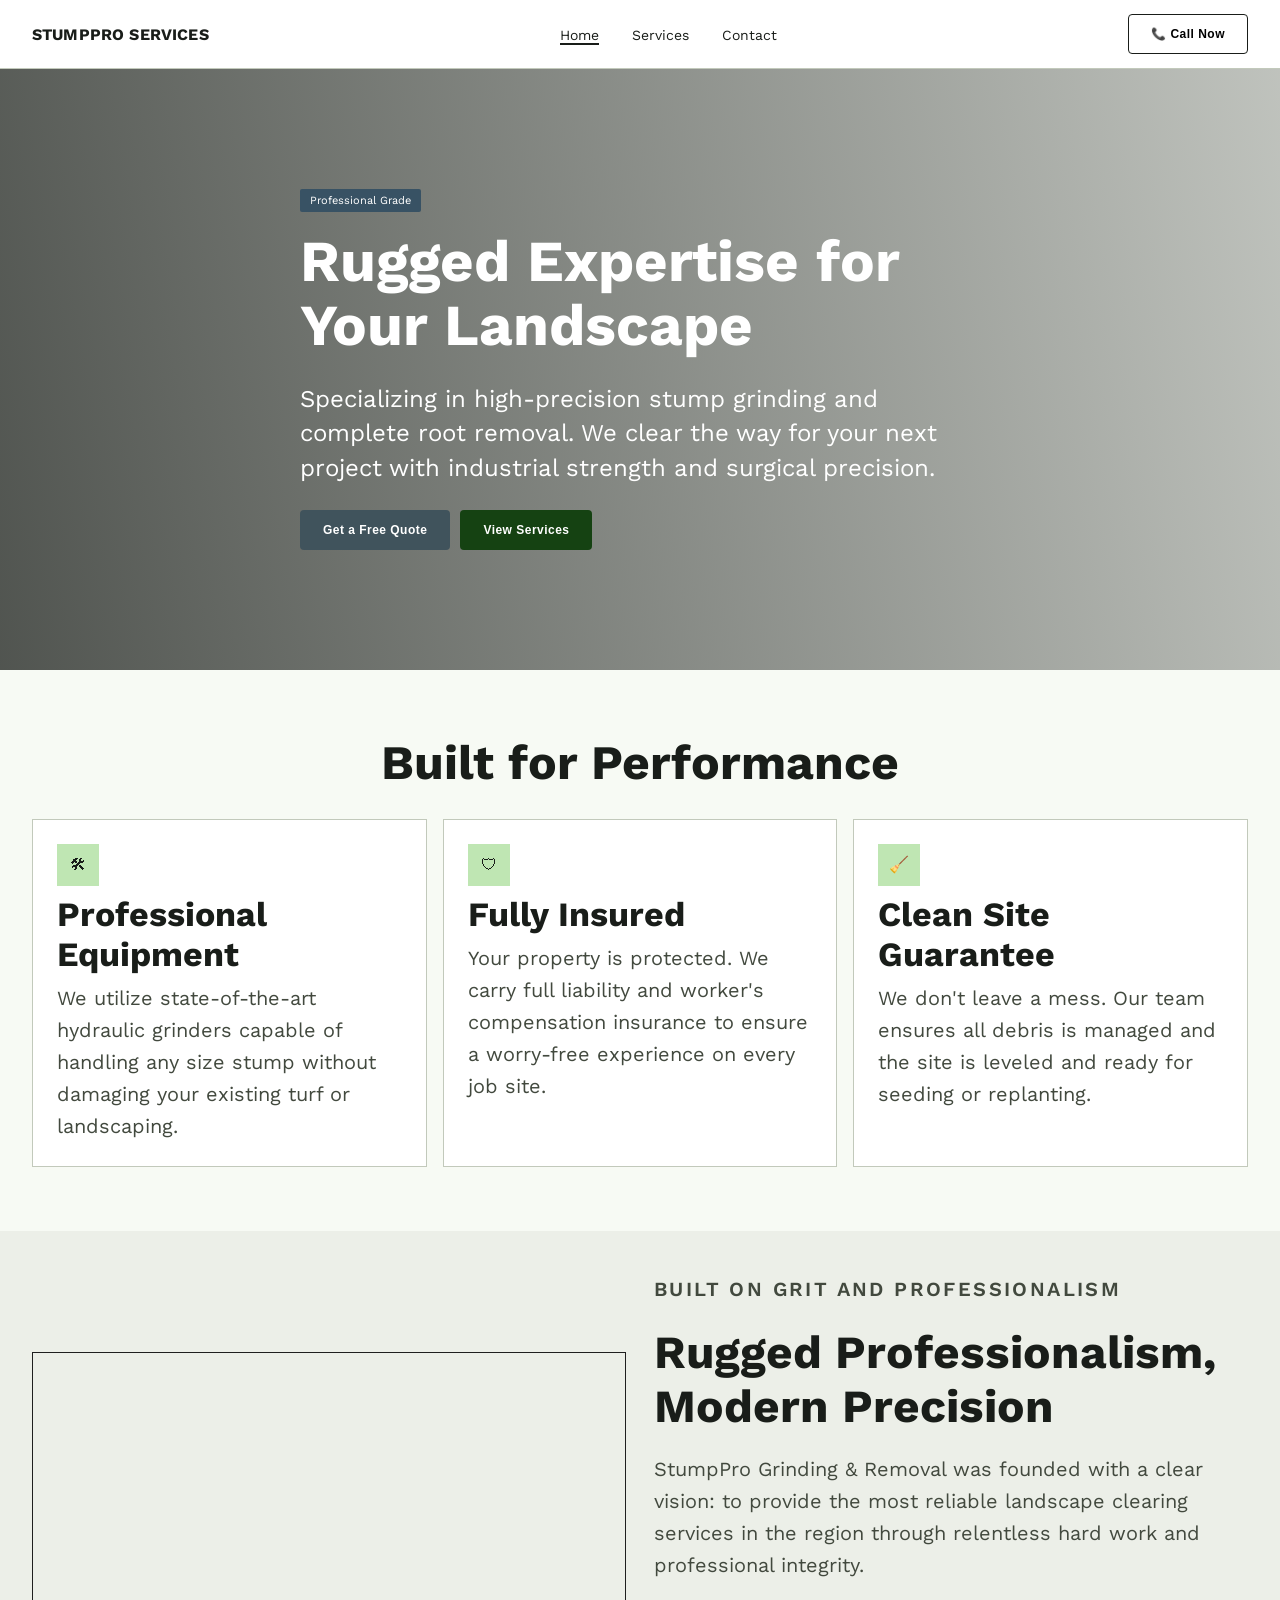
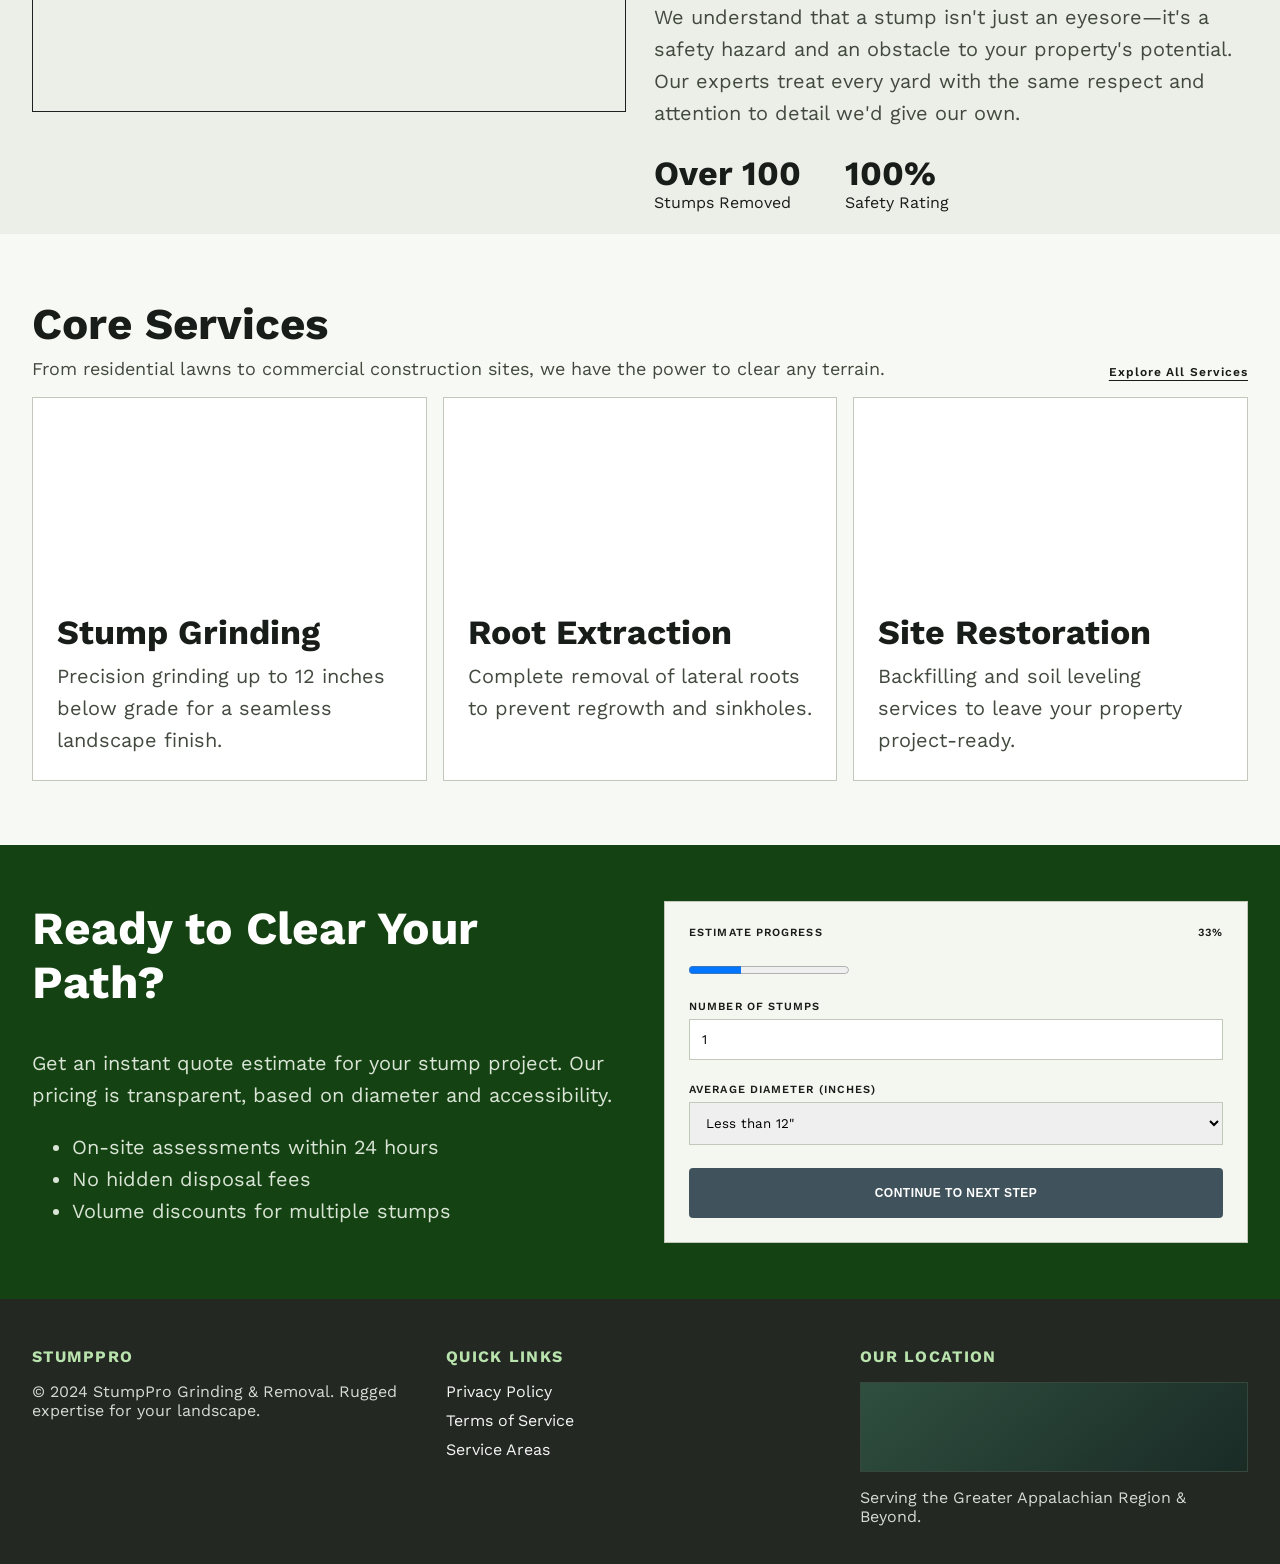
==== index.html @ 48c68705 "Build landing page from provided design direction" ====
<!doctype html>
<html lang="en">
  <head>
    <meta charset="UTF-8" />
    <meta name="viewport" content="width=device-width, initial-scale=1.0" />
    <title>StumpPro Services | Rugged Expertise</title>
    <link rel="preconnect" href="https://fonts.googleapis.com" />
    <link rel="preconnect" href="https://fonts.gstatic.com" crossorigin />
    <link href="https://fonts.googleapis.com/css2?family=Work+Sans:wght@400;500;600;700;800&display=swap" rel="stylesheet" />
    <link rel="stylesheet" href="styles.css" />
  </head>
  <body>
    <header class="topbar">
      <div class="container nav-wrap">
        <div class="brand">STUMPPRO SERVICES</div>
        <nav>
          <a class="active" href="#">Home</a>
          <a href="#services">Services</a>
          <a href="#contact">Contact</a>
        </nav>
        <button class="btn btn-outline">📞 Call Now</button>
      </div>
    </header>

    <section class="hero">
      <div class="overlay"></div>
      <div class="container hero-content">
        <span class="chip">Professional Grade</span>
        <h1>Rugged Expertise for Your Landscape</h1>
        <p>Specializing in high-precision stump grinding and complete root removal. We clear the way for your next project with industrial strength and surgical precision.</p>
        <div class="hero-actions">
          <button class="btn btn-secondary">Get a Free Quote</button>
          <button class="btn btn-primary">View Services</button>
        </div>
      </div>
    </section>

    <main>
      <section class="section container" id="services">
        <h2 class="section-title">Built for Performance</h2>
        <div class="cards three">
          <article class="card">
            <div class="icon">🛠</div>
            <h3>Professional Equipment</h3>
            <p>We utilize state-of-the-art hydraulic grinders capable of handling any size stump without damaging your existing turf or landscaping.</p>
          </article>
          <article class="card">
            <div class="icon">🛡</div>
            <h3>Fully Insured</h3>
            <p>Your property is protected. We carry full liability and worker's compensation insurance to ensure a worry-free experience on every job site.</p>
          </article>
          <article class="card">
            <div class="icon">🧹</div>
            <h3>Clean Site Guarantee</h3>
            <p>We don't leave a mess. Our team ensures all debris is managed and the site is leveled and ready for seeding or replanting.</p>
          </article>
        </div>
      </section>

      <section class="split section-muted">
        <div class="container split-grid">
          <div class="portrait"></div>
          <div>
            <p class="eyebrow">BUILT ON GRIT AND PROFESSIONALISM</p>
            <h2>Rugged Professionalism, Modern Precision</h2>
            <p>StumpPro Grinding &amp; Removal was founded with a clear vision: to provide the most reliable landscape clearing services in the region through relentless hard work and professional integrity.</p>
            <p>We understand that a stump isn't just an eyesore—it's a safety hazard and an obstacle to your property's potential. Our experts treat every yard with the same respect and attention to detail we'd give our own.</p>
            <div class="stats">
              <div><strong>Over 100</strong><span>Stumps Removed</span></div>
              <div><strong>100%</strong><span>Safety Rating</span></div>
            </div>
          </div>
        </div>
      </section>

      <section class="section container">
        <div class="heading-row">
          <div>
            <h2>Core Services</h2>
            <p>From residential lawns to commercial construction sites, we have the power to clear any terrain.</p>
          </div>
          <a href="#">Explore All Services</a>
        </div>
        <div class="cards three media-cards">
          <article class="card">
            <div class="media m1"></div>
            <h3>Stump Grinding</h3>
            <p>Precision grinding up to 12 inches below grade for a seamless landscape finish.</p>
          </article>
          <article class="card">
            <div class="media m2"></div>
            <h3>Root Extraction</h3>
            <p>Complete removal of lateral roots to prevent regrowth and sinkholes.</p>
          </article>
          <article class="card">
            <div class="media m3"></div>
            <h3>Site Restoration</h3>
            <p>Backfilling and soil leveling services to leave your property project-ready.</p>
          </article>
        </div>
      </section>

      <section class="cta" id="contact">
        <div class="container cta-grid">
          <div>
            <h2>Ready to Clear Your Path?</h2>
            <p>Get an instant quote estimate for your stump project. Our pricing is transparent, based on diameter and accessibility.</p>
            <ul>
              <li>On-site assessments within 24 hours</li>
              <li>No hidden disposal fees</li>
              <li>Volume discounts for multiple stumps</li>
            </ul>
          </div>
          <form class="quote">
            <label>Estimate Progress <span>33%</span></label>
            <progress value="33" max="100"></progress>
            <label>Number of Stumps<input type="number" value="1" /></label>
            <label>Average Diameter (inches)
              <select><option>Less than 12&quot;</option><option>12-24&quot;</option><option>Over 24&quot;</option></select>
            </label>
            <button class="btn btn-tertiary" type="button">CONTINUE TO NEXT STEP</button>
          </form>
        </div>
      </section>
    </main>

    <footer>
      <div class="container footer-grid">
        <div>
          <h4>STUMPPRO</h4>
          <p>© 2024 StumpPro Grinding &amp; Removal. Rugged expertise for your landscape.</p>
        </div>
        <div>
          <h4>QUICK LINKS</h4>
          <a href="#">Privacy Policy</a><a href="#">Terms of Service</a><a href="#">Service Areas</a>
        </div>
        <div>
          <h4>OUR LOCATION</h4>
          <div class="map"></div>
          <p>Serving the Greater Appalachian Region &amp; Beyond.</p>
        </div>
      </div>
    </footer>
  </body>
</html>
---- styles.css ----
:root {
  --bg: #f7faf4;
  --surface: #ffffff;
  --surface-dim: #ecefe8;
  --outline: #c2c9bb;
  --text: #191d19;
  --muted: #42493e;
  --primary: #154212;
  --primary-2: #2d5a27;
  --secondary: #705a46;
  --tertiary: #40535c;
}
* { box-sizing: border-box; }
body { margin: 0; font-family: 'Work Sans', sans-serif; color: var(--text); background: var(--bg); }
.container { width: min(1280px, calc(100% - 64px)); margin: 0 auto; }
.topbar { background: #fff; border-bottom: 1px solid var(--outline); }
.nav-wrap { display:flex; justify-content:space-between; align-items:center; padding: 14px 0; }
.brand { font-weight:700; letter-spacing: .01em; }
nav a { text-decoration:none; color: var(--text); margin: 0 14px; font-size: 14px; }
nav .active { border-bottom:2px solid var(--text); }
.btn { border: 1px solid transparent; padding: 12px 22px; border-radius: 4px; font-weight: 700; letter-spacing: .04em; font-size: 12px; }
.btn-outline { background:#fff; border-color:#191d19; }
.hero { position:relative; min-height: 520px; background: linear-gradient(80deg, rgba(25,29,25,.75), rgba(25,29,25,.25)), url('https://images.unsplash.com/photo-1592971862513-6fef10f8d851?auto=format&fit=crop&w=1800&q=80') center/cover no-repeat; }
.hero-content { position:relative; z-index:2; padding: 120px 0; color:#fff; max-width: 680px; }
.chip { display:inline-block; background: #385264; color:#fff; font-size:11px; padding: 5px 10px; border-radius: 2px; }
h1 { font-size: 58px; line-height:1.1; margin: 18px 0; }
.hero p { font-size: 24px; line-height: 1.45; max-width: 720px; }
.hero-actions { display:flex; gap: 10px; margin-top: 24px; }
.btn-primary { background: var(--primary); color:#fff; }
.btn-secondary { background: var(--tertiary); color:#fff; }
.section { padding: 64px 0; }
.section-title { text-align:center; font-size: 48px; margin: 0 0 28px; }
.cards { display:grid; gap: 16px; }
.cards.three { grid-template-columns: repeat(3, 1fr); }
.card { background:#fff; border:1px solid var(--outline); padding: 24px; }
.card h3 { margin: 8px 0; font-size: 34px; }
.card p { margin: 0; color: var(--muted); line-height: 1.6; font-size: 20px; }
.icon { background: #bfe6b3; width: 42px; height: 42px; display:grid; place-items:center; }
.section-muted { background: var(--surface-dim); padding: 22px 0; }
.split-grid { display:grid; grid-template-columns: 1fr 1fr; gap: 28px; align-items:center; }
.portrait { min-height: 360px; background: url('https://images.unsplash.com/photo-1603415526960-f8f0f5f0f88b?auto=format&fit=crop&w=1000&q=80') center/cover; border:1px solid #1f1f1f; }
.eyebrow { letter-spacing: .12em; font-size: 11px; color: #705a46; font-weight: 600; }
.split h2 { font-size: 46px; margin: 6px 0 16px; }
.split p { color: var(--muted); font-size: 20px; line-height: 1.6; }
.stats { display:flex; gap: 44px; margin-top: 24px; }
.stats strong { font-size: 34px; display:block; }
.heading-row { display:flex; justify-content:space-between; align-items:flex-end; margin-bottom:18px; }
.heading-row h2 { font-size: 44px; margin:0; }
.heading-row p { color: var(--muted); margin: 8px 0 0; font-size: 18px; }
.heading-row a { color: var(--text); text-underline-offset: 4px; font-size: 12px; letter-spacing: .08em; font-weight:600; }
.media { height: 180px; background-size:cover; background-position:center; margin-bottom: 10px; }
.m1 { background-image:url('https://images.unsplash.com/photo-1604826051116-7e4d5f1ef72e?auto=format&fit=crop&w=1000&q=80'); }
.m2 { background-image:url('https://images.unsplash.com/photo-1508873699372-7aeab60b44ab?auto=format&fit=crop&w=1000&q=80'); }
.m3 { background-image:url('https://images.unsplash.com/photo-1458966480358-a0ac42de0a7a?auto=format&fit=crop&w=1000&q=80'); }
.cta { background: var(--primary); color:#fff; padding: 56px 0; }
.cta-grid { display:grid; grid-template-columns: 1fr 1fr; gap: 48px; }
.cta h2 { font-size: 46px; margin-top:0; }
.cta p, .cta li { font-size: 20px; line-height: 1.6; color:#d9e5d6; }
.quote { background: #f4f6f0; color: var(--text); border:1px solid var(--outline); padding: 24px; display:grid; gap:12px; }
.quote label { font-size: 11px; font-weight:600; letter-spacing:.1em; text-transform: uppercase; }
.quote label span { float:right; }
.quote input, .quote select { width:100%; padding: 12px; border:1px solid var(--outline); border-radius: 0; margin-top: 6px; font-family:inherit; }
.btn-tertiary { background: var(--tertiary); color:#fff; width:100%; }
footer { background: #232823; color:#d5dbd3; padding: 48px 0 22px; }
.footer-grid { display:grid; grid-template-columns: 1fr 1fr 1fr; gap: 26px; }
footer h4 { color: #b9e3ad; letter-spacing: .08em; margin:0 0 16px; }
footer a { display:block; color:#f5f5f5; text-decoration:none; margin: 10px 0; }
.map { height: 90px; background: linear-gradient(140deg, #2f4f3f, #1a2b26); border:1px solid #38473d; }
@media (max-width: 900px) {
  h1 { font-size: 42px; }
  .section-title, .split h2, .heading-row h2, .cta h2 { font-size: 34px; }
  .cards.three, .split-grid, .cta-grid, .footer-grid { grid-template-columns: 1fr; }
  .container { width: min(1280px, calc(100% - 32px)); }
}
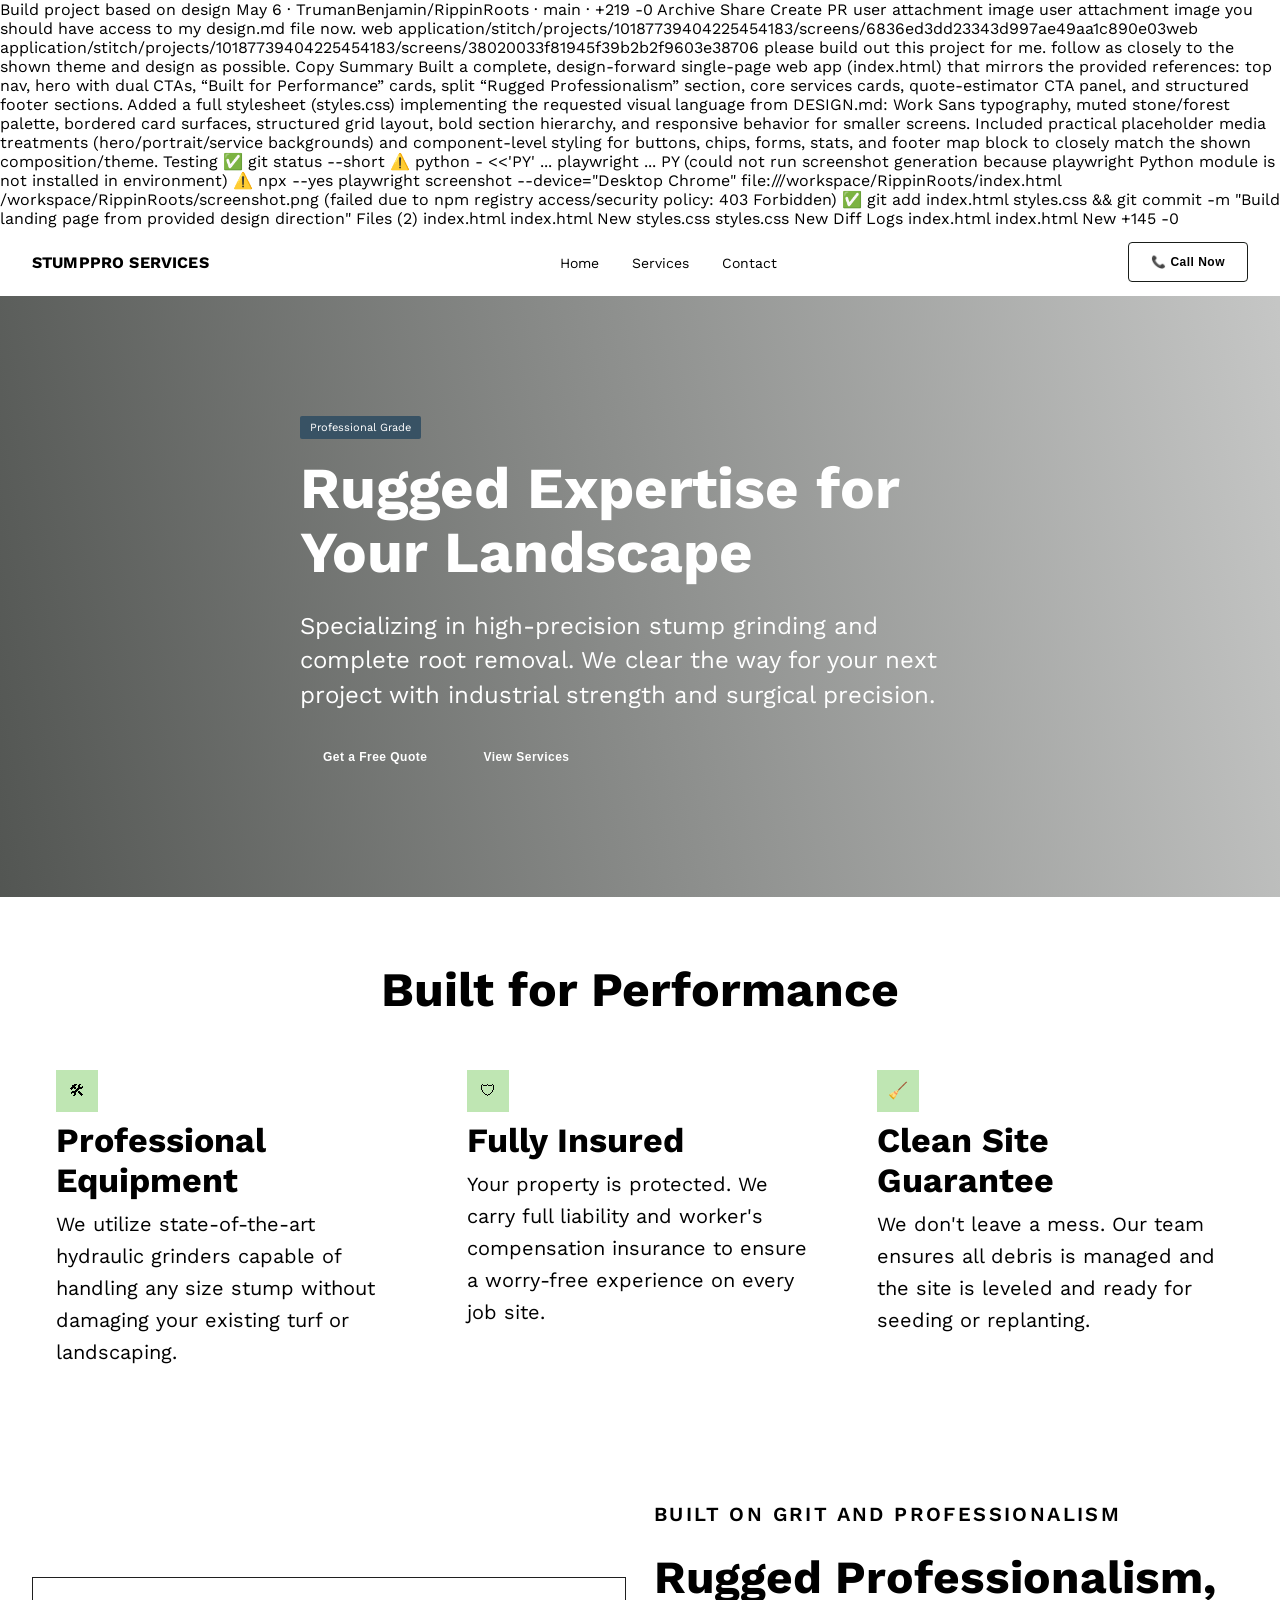
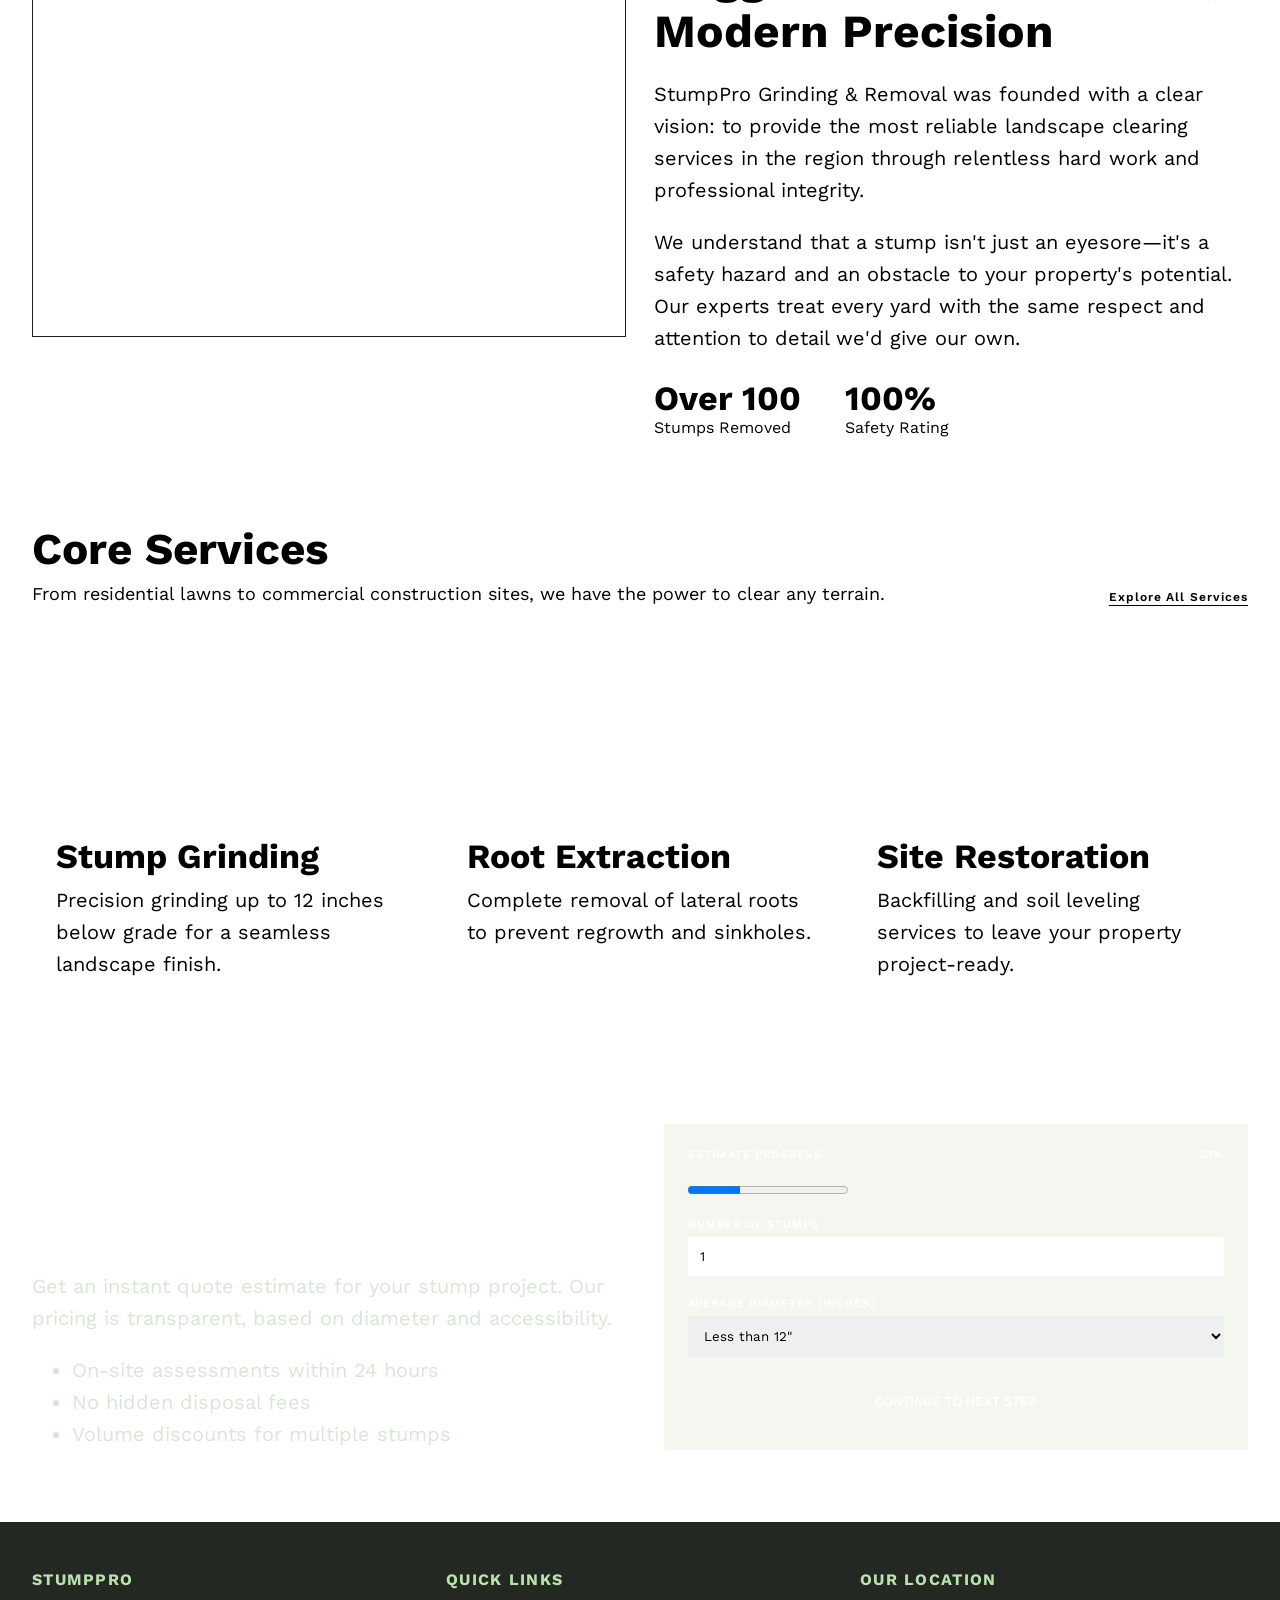
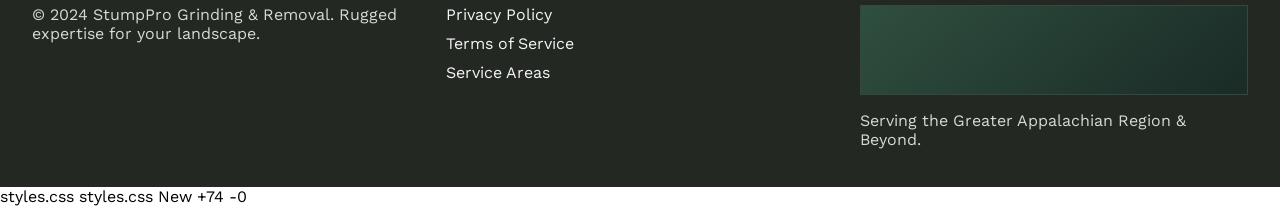
==== commit 446a7de3: "home page" ====
--- a/index.html
+++ b/index.html
@@ -1,3 +1,65 @@
+
+Build project based on design
+May 6
+·
+TrumanBenjamin/RippinRoots
+·
+main
+·
++219
+-0
+
+Archive
+
+Share
+
+Create PR
+
+
+user attachment image
+user attachment image
+you should have access to my design.md file now. web application/stitch/projects/10187739404225454183/screens/6836ed3dd23343d997ae49aa1c890e03web application/stitch/projects/10187739404225454183/screens/38020033f81945f39b2b2f9603e38706 please build out this project for me. follow as closely to the shown theme and design as possible.
+Copy
+Summary
+
+Built a complete, design-forward single-page web app (index.html) that mirrors the provided references: top nav, hero with dual CTAs, “Built for Performance” cards, split “Rugged Professionalism” section, core services cards, quote-estimator CTA panel, and structured footer sections. 
+
+Added a full stylesheet (styles.css) implementing the requested visual language from DESIGN.md: Work Sans typography, muted stone/forest palette, bordered card surfaces, structured grid layout, bold section hierarchy, and responsive behavior for smaller screens. 
+
+Included practical placeholder media treatments (hero/portrait/service backgrounds) and component-level styling for buttons, chips, forms, stats, and footer map block to closely match the shown composition/theme. 
+
+Testing
+
+✅ git status --short
+
+⚠️ python - <<'PY' ... playwright ... PY (could not run screenshot generation because playwright Python module is not installed in environment)
+
+⚠️ npx --yes playwright screenshot --device="Desktop Chrome" file:///workspace/RippinRoots/index.html /workspace/RippinRoots/screenshot.png (failed due to npm registry access/security policy: 403 Forbidden)
+
+✅ git add index.html styles.css && git commit -m "Build landing page from provided design direction"
+
+
+Files (2)
+
+index.html
+index.html
+New
+
+styles.css
+styles.css
+New
+
+
+
+Diff
+Logs
+
+index.html
+index.html
+New
++145
+-0
+
 <!doctype html>
 <html lang="en">
   <head>
@@ -143,3 +205,9 @@
     </footer>
   </body>
 </html>
+styles.css
+styles.css
+New
++74
+-0
+
--- a/styles.css
+++ b/styles.css
@@ -1,3 +1,71 @@
+
+Build project based on design
+May 6
+·
+TrumanBenjamin/RippinRoots
+·
+main
+·
++219
+-0
+
+Archive
+
+Share
+
+Create PR
+
+
+user attachment image
+user attachment image
+you should have access to my design.md file now. web application/stitch/projects/10187739404225454183/screens/6836ed3dd23343d997ae49aa1c890e03web application/stitch/projects/10187739404225454183/screens/38020033f81945f39b2b2f9603e38706 please build out this project for me. follow as closely to the shown theme and design as possible.
+Copy
+Summary
+
+Built a complete, design-forward single-page web app (index.html) that mirrors the provided references: top nav, hero with dual CTAs, “Built for Performance” cards, split “Rugged Professionalism” section, core services cards, quote-estimator CTA panel, and structured footer sections. 
+
+Added a full stylesheet (styles.css) implementing the requested visual language from DESIGN.md: Work Sans typography, muted stone/forest palette, bordered card surfaces, structured grid layout, bold section hierarchy, and responsive behavior for smaller screens. 
+
+Included practical placeholder media treatments (hero/portrait/service backgrounds) and component-level styling for buttons, chips, forms, stats, and footer map block to closely match the shown composition/theme. 
+
+Testing
+
+✅ git status --short
+
+⚠️ python - <<'PY' ... playwright ... PY (could not run screenshot generation because playwright Python module is not installed in environment)
+
+⚠️ npx --yes playwright screenshot --device="Desktop Chrome" file:///workspace/RippinRoots/index.html /workspace/RippinRoots/screenshot.png (failed due to npm registry access/security policy: 403 Forbidden)
+
+✅ git add index.html styles.css && git commit -m "Build landing page from provided design direction"
+
+
+Files (2)
+
+index.html
+index.html
+New
+
+styles.css
+styles.css
+New
+
+
+
+Diff
+Logs
+
+index.html
+index.html
+New
++145
+-0
+
+styles.css
+styles.css
+New
++74
+-0
+
 :root {
   --bg: #f7faf4;
   --surface: #ffffff;
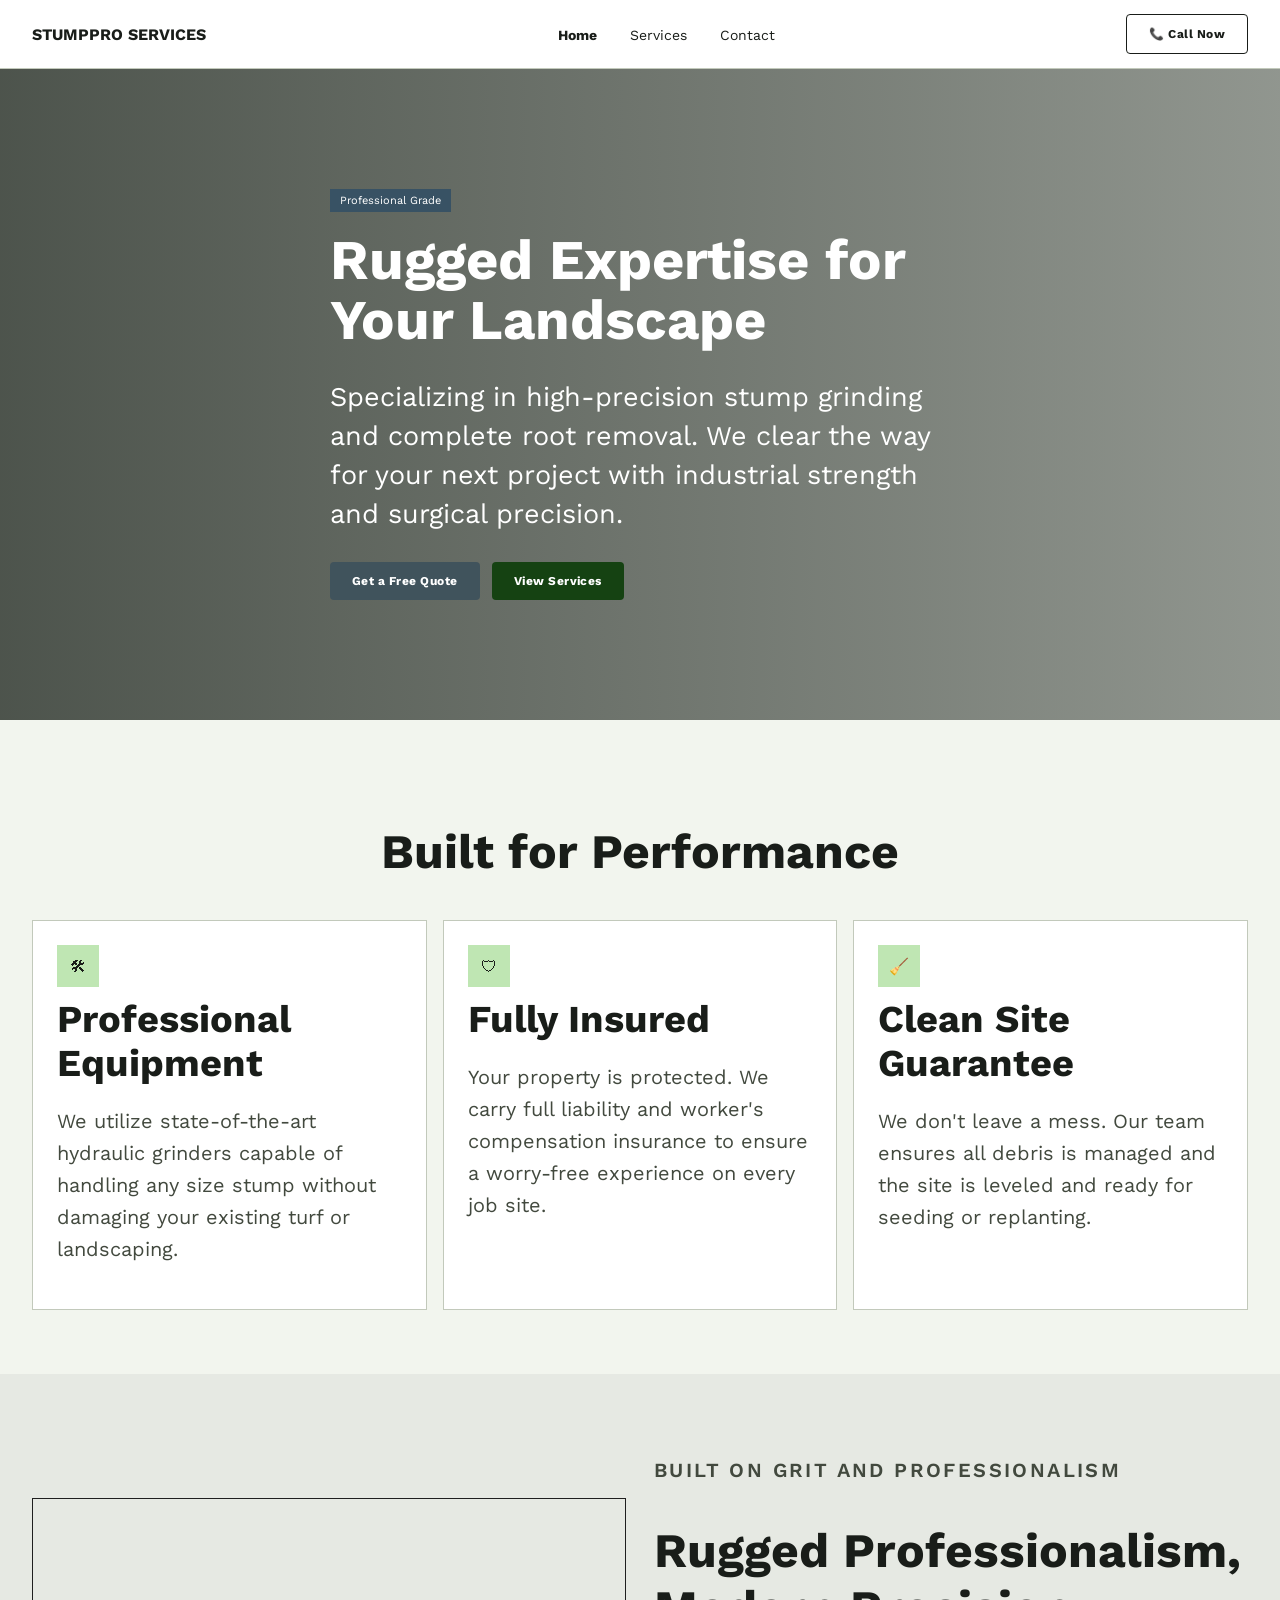
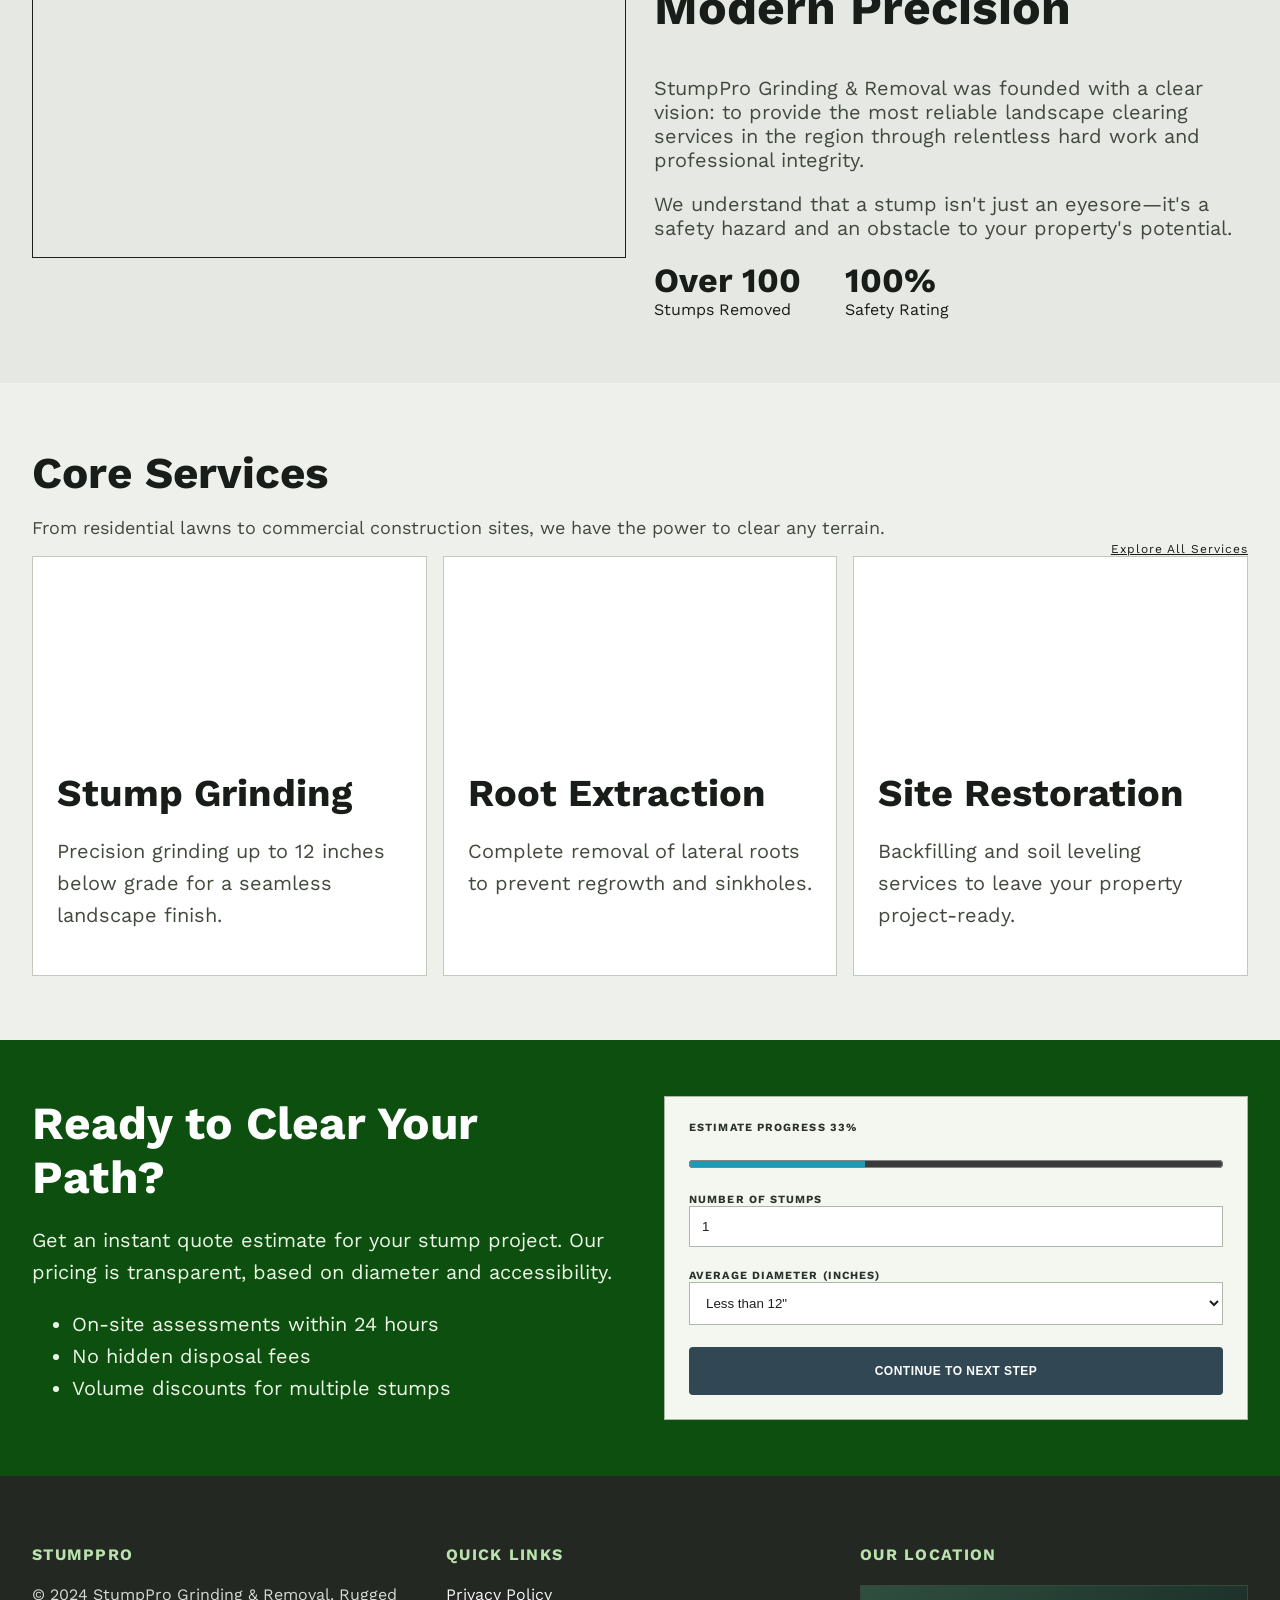
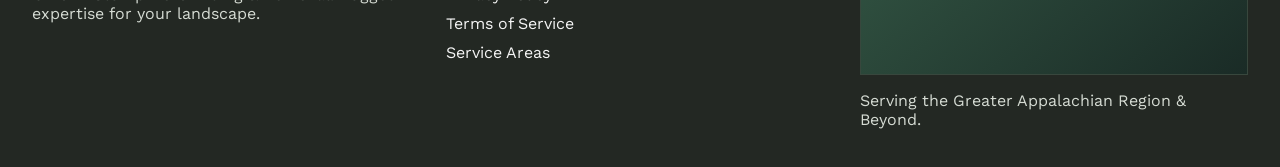
==== commit 7414c5ce: "Refine home page styling and add dedicated contact page" ====
--- a/index.html
+++ b/index.html
@@ -1,213 +1,97 @@
-
-Build project based on design
-May 6
-·
-TrumanBenjamin/RippinRoots
-·
-main
-·
-+219
--0
-
-Archive
-
-Share
-
-Create PR
-
-
-user attachment image
-user attachment image
-you should have access to my design.md file now. web application/stitch/projects/10187739404225454183/screens/6836ed3dd23343d997ae49aa1c890e03web application/stitch/projects/10187739404225454183/screens/38020033f81945f39b2b2f9603e38706 please build out this project for me. follow as closely to the shown theme and design as possible.
-Copy
-Summary
-
-Built a complete, design-forward single-page web app (index.html) that mirrors the provided references: top nav, hero with dual CTAs, “Built for Performance” cards, split “Rugged Professionalism” section, core services cards, quote-estimator CTA panel, and structured footer sections. 
-
-Added a full stylesheet (styles.css) implementing the requested visual language from DESIGN.md: Work Sans typography, muted stone/forest palette, bordered card surfaces, structured grid layout, bold section hierarchy, and responsive behavior for smaller screens. 
-
-Included practical placeholder media treatments (hero/portrait/service backgrounds) and component-level styling for buttons, chips, forms, stats, and footer map block to closely match the shown composition/theme. 
-
-Testing
-
-✅ git status --short
-
-⚠️ python - <<'PY' ... playwright ... PY (could not run screenshot generation because playwright Python module is not installed in environment)
-
-⚠️ npx --yes playwright screenshot --device="Desktop Chrome" file:///workspace/RippinRoots/index.html /workspace/RippinRoots/screenshot.png (failed due to npm registry access/security policy: 403 Forbidden)
-
-✅ git add index.html styles.css && git commit -m "Build landing page from provided design direction"
-
-
-Files (2)
-
-index.html
-index.html
-New
-
-styles.css
-styles.css
-New
-
-
-
-Diff
-Logs
-
-index.html
-index.html
-New
-+145
--0
-
 <!doctype html>
 <html lang="en">
-  <head>
-    <meta charset="UTF-8" />
-    <meta name="viewport" content="width=device-width, initial-scale=1.0" />
-    <title>StumpPro Services | Rugged Expertise</title>
-    <link rel="preconnect" href="https://fonts.googleapis.com" />
-    <link rel="preconnect" href="https://fonts.gstatic.com" crossorigin />
-    <link href="https://fonts.googleapis.com/css2?family=Work+Sans:wght@400;500;600;700;800&display=swap" rel="stylesheet" />
-    <link rel="stylesheet" href="styles.css" />
-  </head>
-  <body>
-    <header class="topbar">
-      <div class="container nav-wrap">
-        <div class="brand">STUMPPRO SERVICES</div>
-        <nav>
-          <a class="active" href="#">Home</a>
-          <a href="#services">Services</a>
-          <a href="#contact">Contact</a>
-        </nav>
-        <button class="btn btn-outline">📞 Call Now</button>
+<head>
+  <meta charset="UTF-8" />
+  <meta name="viewport" content="width=device-width, initial-scale=1.0" />
+  <title>StumpPro Services</title>
+  <link rel="preconnect" href="https://fonts.googleapis.com" />
+  <link rel="preconnect" href="https://fonts.gstatic.com" crossorigin />
+  <link href="https://fonts.googleapis.com/css2?family=Work+Sans:wght@400;500;600;700;800&display=swap" rel="stylesheet" />
+  <link rel="stylesheet" href="styles.css" />
+</head>
+<body>
+  <header class="topbar">
+    <div class="container nav-wrap">
+      <div class="brand">STUMPPRO SERVICES</div>
+      <nav>
+        <a class="active" href="index.html">Home</a>
+        <a href="#services">Services</a>
+        <a href="contact.html">Contact</a>
+      </nav>
+      <a class="btn btn-outline" href="contact.html">📞 Call Now</a>
+    </div>
+  </header>
+
+  <section class="hero section-hero">
+    <div class="container hero-content">
+      <span class="chip">Professional Grade</span>
+      <h1>Rugged Expertise for Your Landscape</h1>
+      <p>Specializing in high-precision stump grinding and complete root removal. We clear the way for your next project with industrial strength and surgical precision.</p>
+      <div class="hero-actions">
+        <a class="btn btn-secondary" href="contact.html">Get a Free Quote</a>
+        <a class="btn btn-primary" href="#services">View Services</a>
       </div>
-    </header>
+    </div>
+  </section>
 
-    <section class="hero">
-      <div class="overlay"></div>
-      <div class="container hero-content">
-        <span class="chip">Professional Grade</span>
-        <h1>Rugged Expertise for Your Landscape</h1>
-        <p>Specializing in high-precision stump grinding and complete root removal. We clear the way for your next project with industrial strength and surgical precision.</p>
-        <div class="hero-actions">
-          <button class="btn btn-secondary">Get a Free Quote</button>
-          <button class="btn btn-primary">View Services</button>
-        </div>
+  <section class="section section-a" id="services">
+    <div class="container">
+      <h2 class="section-title">Built for Performance</h2>
+      <div class="cards three">
+        <article class="card"><div class="icon">🛠</div><h3>Professional Equipment</h3><p>We utilize state-of-the-art hydraulic grinders capable of handling any size stump without damaging your existing turf or landscaping.</p></article>
+        <article class="card"><div class="icon">🛡</div><h3>Fully Insured</h3><p>Your property is protected. We carry full liability and worker's compensation insurance to ensure a worry-free experience on every job site.</p></article>
+        <article class="card"><div class="icon">🧹</div><h3>Clean Site Guarantee</h3><p>We don't leave a mess. Our team ensures all debris is managed and the site is leveled and ready for seeding or replanting.</p></article>
       </div>
-    </section>
+    </div>
+  </section>
 
-    <main>
-      <section class="section container" id="services">
-        <h2 class="section-title">Built for Performance</h2>
-        <div class="cards three">
-          <article class="card">
-            <div class="icon">🛠</div>
-            <h3>Professional Equipment</h3>
-            <p>We utilize state-of-the-art hydraulic grinders capable of handling any size stump without damaging your existing turf or landscaping.</p>
-          </article>
-          <article class="card">
-            <div class="icon">🛡</div>
-            <h3>Fully Insured</h3>
-            <p>Your property is protected. We carry full liability and worker's compensation insurance to ensure a worry-free experience on every job site.</p>
-          </article>
-          <article class="card">
-            <div class="icon">🧹</div>
-            <h3>Clean Site Guarantee</h3>
-            <p>We don't leave a mess. Our team ensures all debris is managed and the site is leveled and ready for seeding or replanting.</p>
-          </article>
-        </div>
-      </section>
+  <section class="section section-b">
+    <div class="container split-grid">
+      <div class="portrait"></div>
+      <div>
+        <p class="eyebrow">BUILT ON GRIT AND PROFESSIONALISM</p>
+        <h2>Rugged Professionalism, Modern Precision</h2>
+        <p>StumpPro Grinding &amp; Removal was founded with a clear vision: to provide the most reliable landscape clearing services in the region through relentless hard work and professional integrity.</p>
+        <p>We understand that a stump isn't just an eyesore—it's a safety hazard and an obstacle to your property's potential.</p>
+        <div class="stats"><div><strong>Over 100</strong><span>Stumps Removed</span></div><div><strong>100%</strong><span>Safety Rating</span></div></div>
+      </div>
+    </div>
+  </section>
 
-      <section class="split section-muted">
-        <div class="container split-grid">
-          <div class="portrait"></div>
-          <div>
-            <p class="eyebrow">BUILT ON GRIT AND PROFESSIONALISM</p>
-            <h2>Rugged Professionalism, Modern Precision</h2>
-            <p>StumpPro Grinding &amp; Removal was founded with a clear vision: to provide the most reliable landscape clearing services in the region through relentless hard work and professional integrity.</p>
-            <p>We understand that a stump isn't just an eyesore—it's a safety hazard and an obstacle to your property's potential. Our experts treat every yard with the same respect and attention to detail we'd give our own.</p>
-            <div class="stats">
-              <div><strong>Over 100</strong><span>Stumps Removed</span></div>
-              <div><strong>100%</strong><span>Safety Rating</span></div>
-            </div>
-          </div>
-        </div>
-      </section>
+  <section class="section section-c">
+    <div class="container">
+      <div class="heading-row"><div><h2>Core Services</h2><p>From residential lawns to commercial construction sites, we have the power to clear any terrain.</p></div><a href="#">Explore All Services</a></div>
+      <div class="cards three media-cards">
+        <article class="card"><div class="media m1"></div><h3>Stump Grinding</h3><p>Precision grinding up to 12 inches below grade for a seamless landscape finish.</p></article>
+        <article class="card"><div class="media m2"></div><h3>Root Extraction</h3><p>Complete removal of lateral roots to prevent regrowth and sinkholes.</p></article>
+        <article class="card"><div class="media m3"></div><h3>Site Restoration</h3><p>Backfilling and soil leveling services to leave your property project-ready.</p></article>
+      </div>
+    </div>
+  </section>
 
-      <section class="section container">
-        <div class="heading-row">
-          <div>
-            <h2>Core Services</h2>
-            <p>From residential lawns to commercial construction sites, we have the power to clear any terrain.</p>
-          </div>
-          <a href="#">Explore All Services</a>
-        </div>
-        <div class="cards three media-cards">
-          <article class="card">
-            <div class="media m1"></div>
-            <h3>Stump Grinding</h3>
-            <p>Precision grinding up to 12 inches below grade for a seamless landscape finish.</p>
-          </article>
-          <article class="card">
-            <div class="media m2"></div>
-            <h3>Root Extraction</h3>
-            <p>Complete removal of lateral roots to prevent regrowth and sinkholes.</p>
-          </article>
-          <article class="card">
-            <div class="media m3"></div>
-            <h3>Site Restoration</h3>
-            <p>Backfilling and soil leveling services to leave your property project-ready.</p>
-          </article>
-        </div>
-      </section>
+  <section class="cta section-d">
+    <div class="container cta-grid">
+      <div>
+        <h2>Ready to Clear Your Path?</h2>
+        <p>Get an instant quote estimate for your stump project. Our pricing is transparent, based on diameter and accessibility.</p>
+        <ul><li>On-site assessments within 24 hours</li><li>No hidden disposal fees</li><li>Volume discounts for multiple stumps</li></ul>
+      </div>
+      <form class="quote">
+        <label>Estimate Progress <span>33%</span></label>
+        <progress value="33" max="100"></progress>
+        <label>Number of Stumps<input type="number" value="1" /></label>
+        <label>Average Diameter (inches)<select><option>Less than 12&quot;</option><option>12-24&quot;</option><option>Over 24&quot;</option></select></label>
+        <button class="btn btn-tertiary" type="button">CONTINUE TO NEXT STEP</button>
+      </form>
+    </div>
+  </section>
 
-      <section class="cta" id="contact">
-        <div class="container cta-grid">
-          <div>
-            <h2>Ready to Clear Your Path?</h2>
-            <p>Get an instant quote estimate for your stump project. Our pricing is transparent, based on diameter and accessibility.</p>
-            <ul>
-              <li>On-site assessments within 24 hours</li>
-              <li>No hidden disposal fees</li>
-              <li>Volume discounts for multiple stumps</li>
-            </ul>
-          </div>
-          <form class="quote">
-            <label>Estimate Progress <span>33%</span></label>
-            <progress value="33" max="100"></progress>
-            <label>Number of Stumps<input type="number" value="1" /></label>
-            <label>Average Diameter (inches)
-              <select><option>Less than 12&quot;</option><option>12-24&quot;</option><option>Over 24&quot;</option></select>
-            </label>
-            <button class="btn btn-tertiary" type="button">CONTINUE TO NEXT STEP</button>
-          </form>
-        </div>
-      </section>
-    </main>
-
-    <footer>
-      <div class="container footer-grid">
-        <div>
-          <h4>STUMPPRO</h4>
-          <p>© 2024 StumpPro Grinding &amp; Removal. Rugged expertise for your landscape.</p>
-        </div>
-        <div>
-          <h4>QUICK LINKS</h4>
-          <a href="#">Privacy Policy</a><a href="#">Terms of Service</a><a href="#">Service Areas</a>
-        </div>
-        <div>
-          <h4>OUR LOCATION</h4>
-          <div class="map"></div>
-          <p>Serving the Greater Appalachian Region &amp; Beyond.</p>
-        </div>
-      </div>
-    </footer>
-  </body>
+  <footer>
+    <div class="container footer-grid">
+      <div><h4>STUMPPRO</h4><p>© 2024 StumpPro Grinding &amp; Removal. Rugged expertise for your landscape.</p></div>
+      <div><h4>QUICK LINKS</h4><a href="#">Privacy Policy</a><a href="#">Terms of Service</a><a href="#">Service Areas</a></div>
+      <div><h4>OUR LOCATION</h4><div class="map"></div><p>Serving the Greater Appalachian Region &amp; Beyond.</p></div>
+    </div>
+  </footer>
+</body>
 </html>
-styles.css
-styles.css
-New
-+74
--0
-
--- a/styles.css
+++ b/styles.css
@@ -1,142 +1,12 @@
-
-Build project based on design
-May 6
-·
-TrumanBenjamin/RippinRoots
-·
-main
-·
-+219
--0
-
-Archive
-
-Share
-
-Create PR
-
-
-user attachment image
-user attachment image
-you should have access to my design.md file now. web application/stitch/projects/10187739404225454183/screens/6836ed3dd23343d997ae49aa1c890e03web application/stitch/projects/10187739404225454183/screens/38020033f81945f39b2b2f9603e38706 please build out this project for me. follow as closely to the shown theme and design as possible.
-Copy
-Summary
-
-Built a complete, design-forward single-page web app (index.html) that mirrors the provided references: top nav, hero with dual CTAs, “Built for Performance” cards, split “Rugged Professionalism” section, core services cards, quote-estimator CTA panel, and structured footer sections. 
-
-Added a full stylesheet (styles.css) implementing the requested visual language from DESIGN.md: Work Sans typography, muted stone/forest palette, bordered card surfaces, structured grid layout, bold section hierarchy, and responsive behavior for smaller screens. 
-
-Included practical placeholder media treatments (hero/portrait/service backgrounds) and component-level styling for buttons, chips, forms, stats, and footer map block to closely match the shown composition/theme. 
-
-Testing
-
-✅ git status --short
-
-⚠️ python - <<'PY' ... playwright ... PY (could not run screenshot generation because playwright Python module is not installed in environment)
-
-⚠️ npx --yes playwright screenshot --device="Desktop Chrome" file:///workspace/RippinRoots/index.html /workspace/RippinRoots/screenshot.png (failed due to npm registry access/security policy: 403 Forbidden)
-
-✅ git add index.html styles.css && git commit -m "Build landing page from provided design direction"
-
-
-Files (2)
-
-index.html
-index.html
-New
-
-styles.css
-styles.css
-New
-
-
-
-Diff
-Logs
-
-index.html
-index.html
-New
-+145
--0
-
-styles.css
-styles.css
-New
-+74
--0
-
-:root {
-  --bg: #f7faf4;
-  --surface: #ffffff;
-  --surface-dim: #ecefe8;
-  --outline: #c2c9bb;
-  --text: #191d19;
-  --muted: #42493e;
-  --primary: #154212;
-  --primary-2: #2d5a27;
-  --secondary: #705a46;
-  --tertiary: #40535c;
-}
-* { box-sizing: border-box; }
-body { margin: 0; font-family: 'Work Sans', sans-serif; color: var(--text); background: var(--bg); }
-.container { width: min(1280px, calc(100% - 64px)); margin: 0 auto; }
-.topbar { background: #fff; border-bottom: 1px solid var(--outline); }
-.nav-wrap { display:flex; justify-content:space-between; align-items:center; padding: 14px 0; }
-.brand { font-weight:700; letter-spacing: .01em; }
-nav a { text-decoration:none; color: var(--text); margin: 0 14px; font-size: 14px; }
-nav .active { border-bottom:2px solid var(--text); }
-.btn { border: 1px solid transparent; padding: 12px 22px; border-radius: 4px; font-weight: 700; letter-spacing: .04em; font-size: 12px; }
-.btn-outline { background:#fff; border-color:#191d19; }
-.hero { position:relative; min-height: 520px; background: linear-gradient(80deg, rgba(25,29,25,.75), rgba(25,29,25,.25)), url('https://images.unsplash.com/photo-1592971862513-6fef10f8d851?auto=format&fit=crop&w=1800&q=80') center/cover no-repeat; }
-.hero-content { position:relative; z-index:2; padding: 120px 0; color:#fff; max-width: 680px; }
-.chip { display:inline-block; background: #385264; color:#fff; font-size:11px; padding: 5px 10px; border-radius: 2px; }
-h1 { font-size: 58px; line-height:1.1; margin: 18px 0; }
-.hero p { font-size: 24px; line-height: 1.45; max-width: 720px; }
-.hero-actions { display:flex; gap: 10px; margin-top: 24px; }
-.btn-primary { background: var(--primary); color:#fff; }
-.btn-secondary { background: var(--tertiary); color:#fff; }
-.section { padding: 64px 0; }
-.section-title { text-align:center; font-size: 48px; margin: 0 0 28px; }
-.cards { display:grid; gap: 16px; }
-.cards.three { grid-template-columns: repeat(3, 1fr); }
-.card { background:#fff; border:1px solid var(--outline); padding: 24px; }
-.card h3 { margin: 8px 0; font-size: 34px; }
-.card p { margin: 0; color: var(--muted); line-height: 1.6; font-size: 20px; }
-.icon { background: #bfe6b3; width: 42px; height: 42px; display:grid; place-items:center; }
-.section-muted { background: var(--surface-dim); padding: 22px 0; }
-.split-grid { display:grid; grid-template-columns: 1fr 1fr; gap: 28px; align-items:center; }
-.portrait { min-height: 360px; background: url('https://images.unsplash.com/photo-1603415526960-f8f0f5f0f88b?auto=format&fit=crop&w=1000&q=80') center/cover; border:1px solid #1f1f1f; }
-.eyebrow { letter-spacing: .12em; font-size: 11px; color: #705a46; font-weight: 600; }
-.split h2 { font-size: 46px; margin: 6px 0 16px; }
-.split p { color: var(--muted); font-size: 20px; line-height: 1.6; }
-.stats { display:flex; gap: 44px; margin-top: 24px; }
-.stats strong { font-size: 34px; display:block; }
-.heading-row { display:flex; justify-content:space-between; align-items:flex-end; margin-bottom:18px; }
-.heading-row h2 { font-size: 44px; margin:0; }
-.heading-row p { color: var(--muted); margin: 8px 0 0; font-size: 18px; }
-.heading-row a { color: var(--text); text-underline-offset: 4px; font-size: 12px; letter-spacing: .08em; font-weight:600; }
-.media { height: 180px; background-size:cover; background-position:center; margin-bottom: 10px; }
-.m1 { background-image:url('https://images.unsplash.com/photo-1604826051116-7e4d5f1ef72e?auto=format&fit=crop&w=1000&q=80'); }
-.m2 { background-image:url('https://images.unsplash.com/photo-1508873699372-7aeab60b44ab?auto=format&fit=crop&w=1000&q=80'); }
-.m3 { background-image:url('https://images.unsplash.com/photo-1458966480358-a0ac42de0a7a?auto=format&fit=crop&w=1000&q=80'); }
-.cta { background: var(--primary); color:#fff; padding: 56px 0; }
-.cta-grid { display:grid; grid-template-columns: 1fr 1fr; gap: 48px; }
-.cta h2 { font-size: 46px; margin-top:0; }
-.cta p, .cta li { font-size: 20px; line-height: 1.6; color:#d9e5d6; }
-.quote { background: #f4f6f0; color: var(--text); border:1px solid var(--outline); padding: 24px; display:grid; gap:12px; }
-.quote label { font-size: 11px; font-weight:600; letter-spacing:.1em; text-transform: uppercase; }
-.quote label span { float:right; }
-.quote input, .quote select { width:100%; padding: 12px; border:1px solid var(--outline); border-radius: 0; margin-top: 6px; font-family:inherit; }
-.btn-tertiary { background: var(--tertiary); color:#fff; width:100%; }
-footer { background: #232823; color:#d5dbd3; padding: 48px 0 22px; }
-.footer-grid { display:grid; grid-template-columns: 1fr 1fr 1fr; gap: 26px; }
-footer h4 { color: #b9e3ad; letter-spacing: .08em; margin:0 0 16px; }
-footer a { display:block; color:#f5f5f5; text-decoration:none; margin: 10px 0; }
-.map { height: 90px; background: linear-gradient(140deg, #2f4f3f, #1a2b26); border:1px solid #38473d; }
-@media (max-width: 900px) {
-  h1 { font-size: 42px; }
-  .section-title, .split h2, .heading-row h2, .cta h2 { font-size: 34px; }
-  .cards.three, .split-grid, .cta-grid, .footer-grid { grid-template-columns: 1fr; }
-  .container { width: min(1280px, calc(100% - 32px)); }
-}
+:root{--bg:#f7faf4;--section-a:#f2f5ee;--section-b:#e6e9e3;--section-c:#eef1eb;--section-d:#0d4f0f;--surface:#fff;--outline:#c2c9bb;--text:#191d19;--muted:#42493e;--primary:#154212;--tertiary:#40535c}
+*{box-sizing:border-box}body{margin:0;font-family:'Work Sans',sans-serif;color:var(--text);background:var(--bg)}.container{width:min(1280px,calc(100% - 64px));margin:0 auto}
+.topbar{background:#fff;border-bottom:1px solid var(--outline)}.nav-wrap{display:flex;justify-content:space-between;align-items:center;padding:14px 0}.brand{font-weight:700}nav a{text-decoration:none;color:var(--text);margin:0 14px;font-size:14px}.active{font-weight:700}.btn{padding:12px 22px;border-radius:4px;font-weight:700;letter-spacing:.04em;font-size:12px;text-decoration:none;display:inline-block}.btn-outline{background:#fff;border:1px solid #191d19;color:#191d19}.btn-primary{background:var(--primary);color:#fff}.btn-secondary{background:var(--tertiary);color:#fff}.btn-tertiary{background:#314754;color:#fff;width:100%;border:none}
+.hero{min-height:520px;background:linear-gradient(90deg,rgba(20,28,20,.75),rgba(20,28,20,.45)),url('https://images.unsplash.com/photo-1592971862513-6fef10f8d851?auto=format&fit=crop&w=1800&q=80') center/cover}.hero-content{padding:120px 0;color:#fff;max-width:620px}.chip{display:inline-block;background:#385264;color:#fff;font-size:11px;padding:5px 10px}h1{font-size:56px;line-height:1.08;margin:18px 0}.hero p{font-size:27px;line-height:1.45}.hero-actions{display:flex;gap:12px;margin-top:24px}
+.section{padding:64px 0}.section-a{background:var(--section-a)}.section-b{background:var(--section-b)}.section-c{background:var(--section-c)}.section-d{background:var(--section-d)}.section-title{text-align:center;font-size:48px}
+.cards{display:grid;gap:16px}.three{grid-template-columns:repeat(3,1fr)}.card{background:#fff;border:1px solid var(--outline);padding:24px}.card h3{font-size:38px;margin:10px 0}.card p{color:var(--muted);font-size:20px;line-height:1.6}.icon{background:#bfe6b3;width:42px;height:42px;display:grid;place-items:center}.split-grid{display:grid;grid-template-columns:1fr 1fr;gap:28px;align-items:center}.portrait{min-height:360px;background:url('https://images.unsplash.com/photo-1603415526960-f8f0f5f0f88b?auto=format&fit=crop&w=1000&q=80') center/cover;border:1px solid #1f1f1f}.eyebrow{letter-spacing:.12em;font-size:11px;color:#705a46;font-weight:600}.split-grid h2{font-size:48px}.split-grid p{font-size:20px;color:var(--muted)}.stats{display:flex;gap:44px}.stats strong{font-size:34px;display:block}
+.heading-row{display:flex;justify-content:space-between;align-items:flex-end}.heading-row h2{font-size:44px;margin:0}.heading-row p{font-size:18px;color:var(--muted)}.heading-row a{font-size:12px;letter-spacing:.08em;color:var(--text)}.media{height:180px;background-size:cover;background-position:center;margin-bottom:10px}.m1{background-image:url('https://images.unsplash.com/photo-1604826051116-7e4d5f1ef72e?auto=format&fit=crop&w=1000&q=80')}.m2{background-image:url('https://images.unsplash.com/photo-1508873699372-7aeab60b44ab?auto=format&fit=crop&w=1000&q=80')}.m3{background-image:url('https://images.unsplash.com/photo-1458966480358-a0ac42de0a7a?auto=format&fit=crop&w=1000&q=80')}
+.cta{color:#fff;padding:56px 0}.cta h2{font-size:46px;margin:0 0 14px}.cta-grid{display:grid;grid-template-columns:1fr 1fr;gap:48px}.cta p,.cta li{font-size:20px;color:#edf7e8;line-height:1.6}.quote{background:#f4f6f0;color:#1d241f;border:1px solid #abb7a5;padding:24px;display:grid;gap:12px}.quote label{font-size:11px;font-weight:700;letter-spacing:.1em;text-transform:uppercase;color:#2a322b}.quote input,.quote select{width:100%;padding:12px;border:1px solid #adb8a9;background:#fff;color:#1b211c}.quote progress{width:100%;accent-color:#1d9bb6}
+footer{background:#232823;color:#d5dbd3;padding:48px 0 22px}.footer-grid{display:grid;grid-template-columns:1fr 1fr 1fr;gap:26px}footer h4{color:#b9e3ad;letter-spacing:.08em}footer a{display:block;color:#f5f5f5;text-decoration:none;margin:10px 0}.map{height:90px;background:linear-gradient(140deg,#2f4f3f,#1a2b26);border:1px solid #38473d}
+.contact-hero{background:#dfe4dc;padding:84px 0 96px}.contact-hero h1{font-size:48px;margin:0 0 20px}.contact-hero p{font-size:38px;color:#2f3b33;max-width:860px}
+.contact-main{background:#edf1e9;padding:44px 0 80px}.contact-grid{display:grid;grid-template-columns:1fr 1fr;gap:32px}.contact-form .form-grid{display:grid;grid-template-columns:1fr 1fr;gap:16px}.contact-form label{display:block;font-size:12px;letter-spacing:.08em;text-transform:uppercase;margin:8px 0}.contact-form input,.contact-form select,.contact-form textarea{width:100%;padding:14px;border:1px solid #b2baaf;background:#f4f6f0}.contact-form textarea{height:150px}.contact-cards{display:grid;grid-template-columns:1fr 1fr;gap:20px}.contact-cards p{color:#384239}.service-map{margin-top:16px;height:320px;border:1px solid #c3cbc0;background:#e7ece3;display:grid;place-items:center;font-weight:700;color:#3a433a}.cert-row span{display:inline-grid;place-items:center;width:52px;height:52px;background:rgba(255,255,255,.08);margin-right:10px}
+@media (max-width:900px){h1{font-size:42px}.three,.split-grid,.cta-grid,.footer-grid,.contact-grid,.contact-form .form-grid,.contact-cards{grid-template-columns:1fr}.container{width:min(1280px,calc(100% - 32px))}.hero p,.card p,.split-grid p,.cta p,.cta li{font-size:18px}.card h3{font-size:30px}.contact-hero p{font-size:22px}}
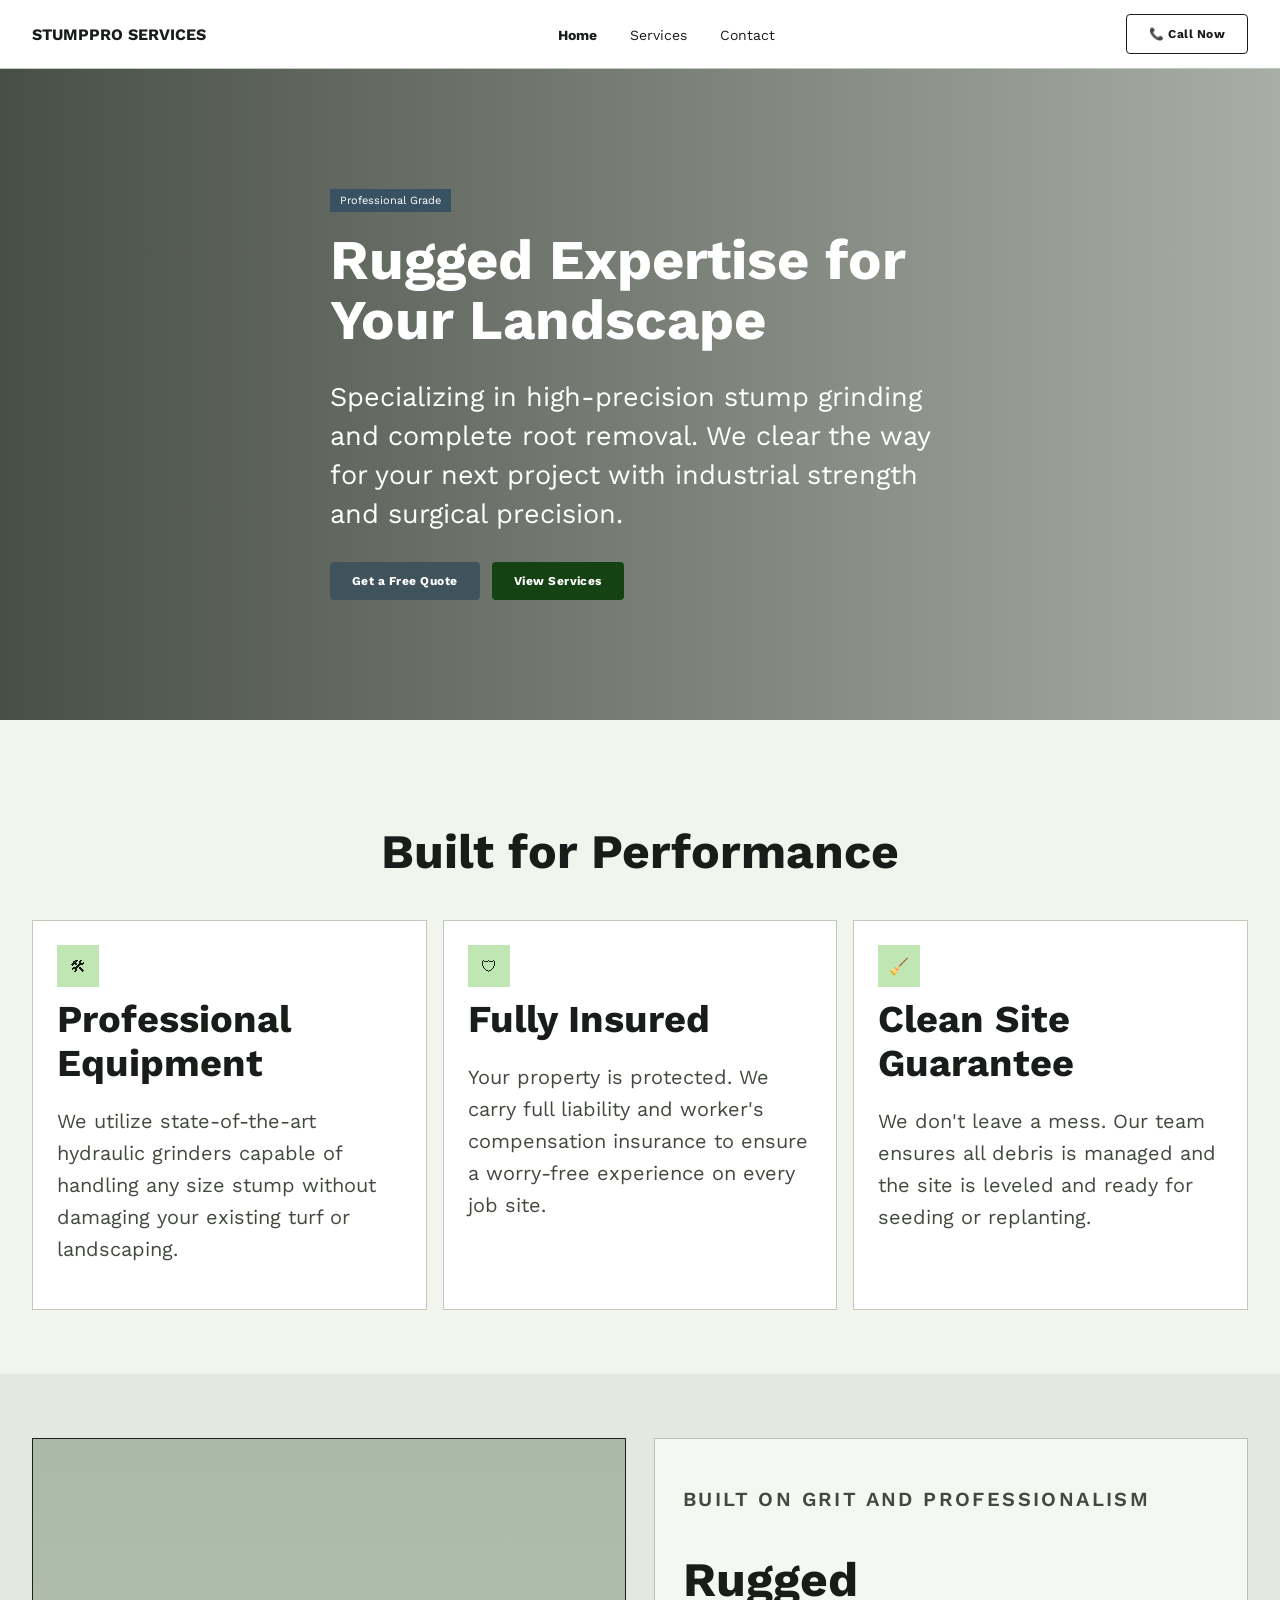
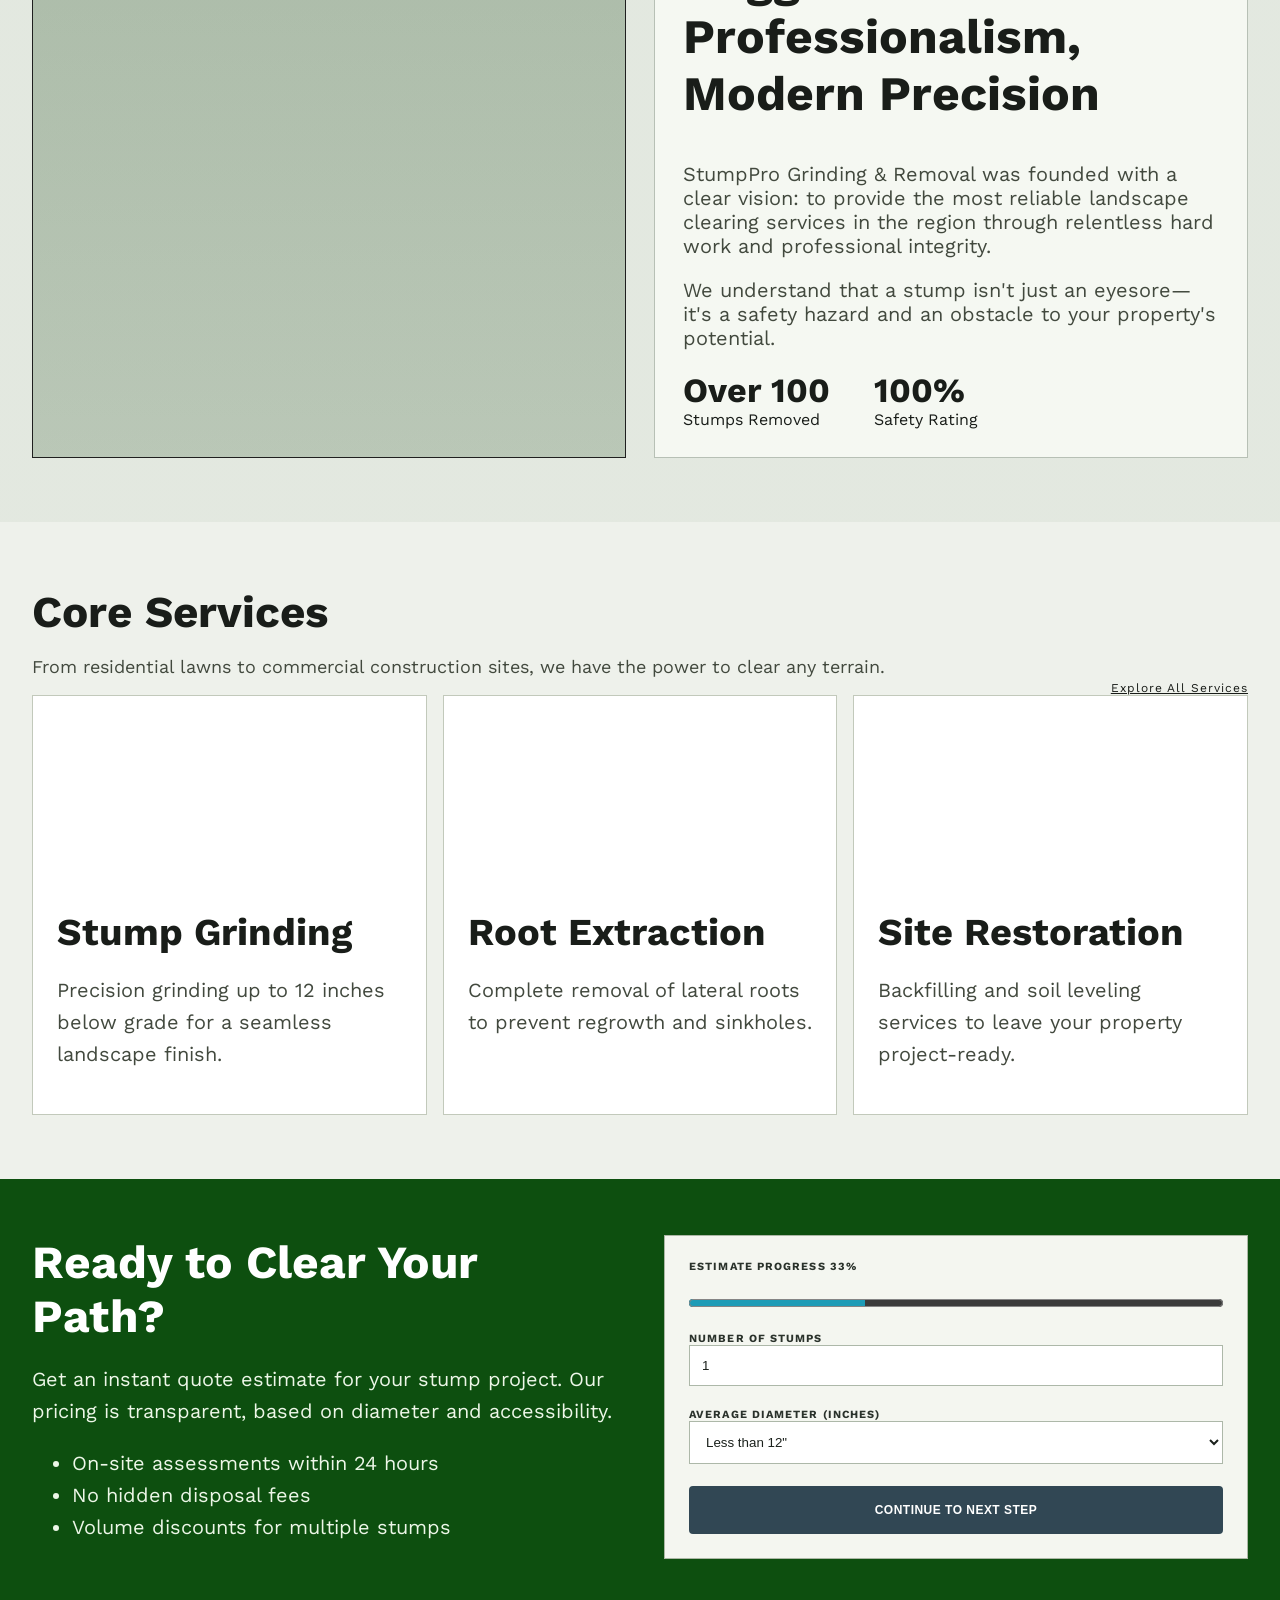
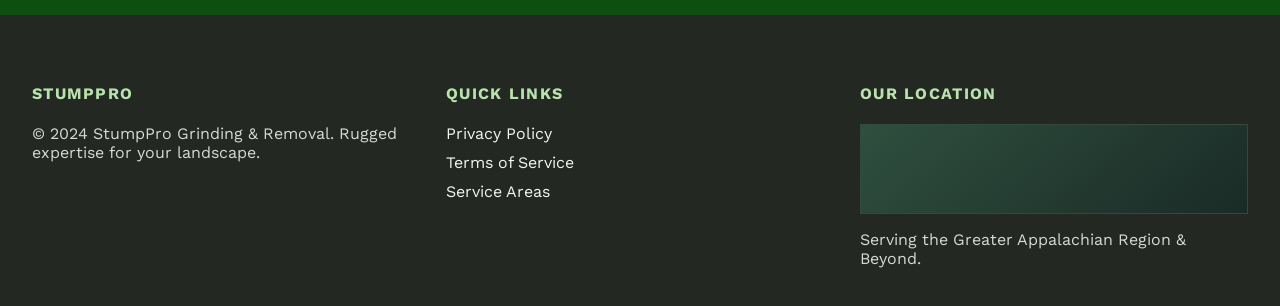
==== commit f0ffcbf0: "Update home backgrounds with fixed parallax-style treatment" ====
--- a/index.html
+++ b/index.html
@@ -47,7 +47,7 @@
 
   <section class="section section-b">
     <div class="container split-grid">
-      <div class="portrait"></div>
+      <div class="fixed-bg-panel" aria-hidden="true"></div>
       <div>
         <p class="eyebrow">BUILT ON GRIT AND PROFESSIONALISM</p>
         <h2>Rugged Professionalism, Modern Precision</h2>
--- a/styles.css
+++ b/styles.css
@@ -1,12 +1,12 @@
-:root{--bg:#f7faf4;--section-a:#f2f5ee;--section-b:#e6e9e3;--section-c:#eef1eb;--section-d:#0d4f0f;--surface:#fff;--outline:#c2c9bb;--text:#191d19;--muted:#42493e;--primary:#154212;--tertiary:#40535c}
+:root{--bg:#f7faf4;--section-a:#f2f5ee;--section-b:#dfe5dc;--section-c:#eef1eb;--section-d:#0d4f0f;--surface:#fff;--outline:#c2c9bb;--text:#191d19;--muted:#42493e;--primary:#154212;--tertiary:#40535c}
 *{box-sizing:border-box}body{margin:0;font-family:'Work Sans',sans-serif;color:var(--text);background:var(--bg)}.container{width:min(1280px,calc(100% - 64px));margin:0 auto}
 .topbar{background:#fff;border-bottom:1px solid var(--outline)}.nav-wrap{display:flex;justify-content:space-between;align-items:center;padding:14px 0}.brand{font-weight:700}nav a{text-decoration:none;color:var(--text);margin:0 14px;font-size:14px}.active{font-weight:700}.btn{padding:12px 22px;border-radius:4px;font-weight:700;letter-spacing:.04em;font-size:12px;text-decoration:none;display:inline-block}.btn-outline{background:#fff;border:1px solid #191d19;color:#191d19}.btn-primary{background:var(--primary);color:#fff}.btn-secondary{background:var(--tertiary);color:#fff}.btn-tertiary{background:#314754;color:#fff;width:100%;border:none}
-.hero{min-height:520px;background:linear-gradient(90deg,rgba(20,28,20,.75),rgba(20,28,20,.45)),url('https://images.unsplash.com/photo-1592971862513-6fef10f8d851?auto=format&fit=crop&w=1800&q=80') center/cover}.hero-content{padding:120px 0;color:#fff;max-width:620px}.chip{display:inline-block;background:#385264;color:#fff;font-size:11px;padding:5px 10px}h1{font-size:56px;line-height:1.08;margin:18px 0}.hero p{font-size:27px;line-height:1.45}.hero-actions{display:flex;gap:12px;margin-top:24px}
-.section{padding:64px 0}.section-a{background:var(--section-a)}.section-b{background:var(--section-b)}.section-c{background:var(--section-c)}.section-d{background:var(--section-d)}.section-title{text-align:center;font-size:48px}
-.cards{display:grid;gap:16px}.three{grid-template-columns:repeat(3,1fr)}.card{background:#fff;border:1px solid var(--outline);padding:24px}.card h3{font-size:38px;margin:10px 0}.card p{color:var(--muted);font-size:20px;line-height:1.6}.icon{background:#bfe6b3;width:42px;height:42px;display:grid;place-items:center}.split-grid{display:grid;grid-template-columns:1fr 1fr;gap:28px;align-items:center}.portrait{min-height:360px;background:url('https://images.unsplash.com/photo-1603415526960-f8f0f5f0f88b?auto=format&fit=crop&w=1000&q=80') center/cover;border:1px solid #1f1f1f}.eyebrow{letter-spacing:.12em;font-size:11px;color:#705a46;font-weight:600}.split-grid h2{font-size:48px}.split-grid p{font-size:20px;color:var(--muted)}.stats{display:flex;gap:44px}.stats strong{font-size:34px;display:block}
+.hero{min-height:520px;background:linear-gradient(90deg,rgba(17,25,16,.76),rgba(17,25,16,.34)),url('https://images.unsplash.com/photo-1669281904830-48d71fdb4e4c?auto=format&fit=crop&w=1800&q=80') center/cover}.hero-content{padding:120px 0;color:#fff;max-width:620px}.chip{display:inline-block;background:#385264;color:#fff;font-size:11px;padding:5px 10px}h1{font-size:56px;line-height:1.08;margin:18px 0}.hero p{font-size:27px;line-height:1.45}.hero-actions{display:flex;gap:12px;margin-top:24px}
+.section{padding:64px 0}.section-a{background:var(--section-a)}.section-b{background:linear-gradient(rgba(223,229,220,.84),rgba(223,229,220,.84)),url('https://images.unsplash.com/photo-1622383563227-04401ab4e5ea?auto=format&fit=crop&w=1800&q=80') center/cover fixed}.section-c{background:var(--section-c)}.section-d{background:var(--section-d)}.section-title{text-align:center;font-size:48px}
+.cards{display:grid;gap:16px}.three{grid-template-columns:repeat(3,1fr)}.card{background:#fff;border:1px solid var(--outline);padding:24px}.card h3{font-size:38px;margin:10px 0}.card p{color:var(--muted);font-size:20px;line-height:1.6}.icon{background:#bfe6b3;width:42px;height:42px;display:grid;place-items:center}.split-grid{display:grid;grid-template-columns:1fr 1fr;gap:28px;align-items:stretch}.fixed-bg-panel{min-height:360px;border:1px solid #1f1f1f;background:linear-gradient(rgba(21,66,18,.28),rgba(21,66,18,.2))}.split-grid>div:last-child{background:rgba(247,250,244,.92);padding:28px;border:1px solid #b7c0b5}.eyebrow{letter-spacing:.12em;font-size:11px;color:#705a46;font-weight:600}.split-grid h2{font-size:48px}.split-grid p{font-size:20px;color:var(--muted)}.stats{display:flex;gap:44px}.stats strong{font-size:34px;display:block}
 .heading-row{display:flex;justify-content:space-between;align-items:flex-end}.heading-row h2{font-size:44px;margin:0}.heading-row p{font-size:18px;color:var(--muted)}.heading-row a{font-size:12px;letter-spacing:.08em;color:var(--text)}.media{height:180px;background-size:cover;background-position:center;margin-bottom:10px}.m1{background-image:url('https://images.unsplash.com/photo-1604826051116-7e4d5f1ef72e?auto=format&fit=crop&w=1000&q=80')}.m2{background-image:url('https://images.unsplash.com/photo-1508873699372-7aeab60b44ab?auto=format&fit=crop&w=1000&q=80')}.m3{background-image:url('https://images.unsplash.com/photo-1458966480358-a0ac42de0a7a?auto=format&fit=crop&w=1000&q=80')}
 .cta{color:#fff;padding:56px 0}.cta h2{font-size:46px;margin:0 0 14px}.cta-grid{display:grid;grid-template-columns:1fr 1fr;gap:48px}.cta p,.cta li{font-size:20px;color:#edf7e8;line-height:1.6}.quote{background:#f4f6f0;color:#1d241f;border:1px solid #abb7a5;padding:24px;display:grid;gap:12px}.quote label{font-size:11px;font-weight:700;letter-spacing:.1em;text-transform:uppercase;color:#2a322b}.quote input,.quote select{width:100%;padding:12px;border:1px solid #adb8a9;background:#fff;color:#1b211c}.quote progress{width:100%;accent-color:#1d9bb6}
 footer{background:#232823;color:#d5dbd3;padding:48px 0 22px}.footer-grid{display:grid;grid-template-columns:1fr 1fr 1fr;gap:26px}footer h4{color:#b9e3ad;letter-spacing:.08em}footer a{display:block;color:#f5f5f5;text-decoration:none;margin:10px 0}.map{height:90px;background:linear-gradient(140deg,#2f4f3f,#1a2b26);border:1px solid #38473d}
 .contact-hero{background:#dfe4dc;padding:84px 0 96px}.contact-hero h1{font-size:48px;margin:0 0 20px}.contact-hero p{font-size:38px;color:#2f3b33;max-width:860px}
 .contact-main{background:#edf1e9;padding:44px 0 80px}.contact-grid{display:grid;grid-template-columns:1fr 1fr;gap:32px}.contact-form .form-grid{display:grid;grid-template-columns:1fr 1fr;gap:16px}.contact-form label{display:block;font-size:12px;letter-spacing:.08em;text-transform:uppercase;margin:8px 0}.contact-form input,.contact-form select,.contact-form textarea{width:100%;padding:14px;border:1px solid #b2baaf;background:#f4f6f0}.contact-form textarea{height:150px}.contact-cards{display:grid;grid-template-columns:1fr 1fr;gap:20px}.contact-cards p{color:#384239}.service-map{margin-top:16px;height:320px;border:1px solid #c3cbc0;background:#e7ece3;display:grid;place-items:center;font-weight:700;color:#3a433a}.cert-row span{display:inline-grid;place-items:center;width:52px;height:52px;background:rgba(255,255,255,.08);margin-right:10px}
-@media (max-width:900px){h1{font-size:42px}.three,.split-grid,.cta-grid,.footer-grid,.contact-grid,.contact-form .form-grid,.contact-cards{grid-template-columns:1fr}.container{width:min(1280px,calc(100% - 32px))}.hero p,.card p,.split-grid p,.cta p,.cta li{font-size:18px}.card h3{font-size:30px}.contact-hero p{font-size:22px}}
+@media (max-width:900px){h1{font-size:42px}.three,.split-grid,.cta-grid,.footer-grid,.contact-grid,.contact-form .form-grid,.contact-cards{grid-template-columns:1fr}.container{width:min(1280px,calc(100% - 32px))}.hero p,.card p,.split-grid p,.cta p,.cta li{font-size:18px}.card h3{font-size:30px}.contact-hero p{font-size:22px}.section-b{background-attachment:scroll}}
